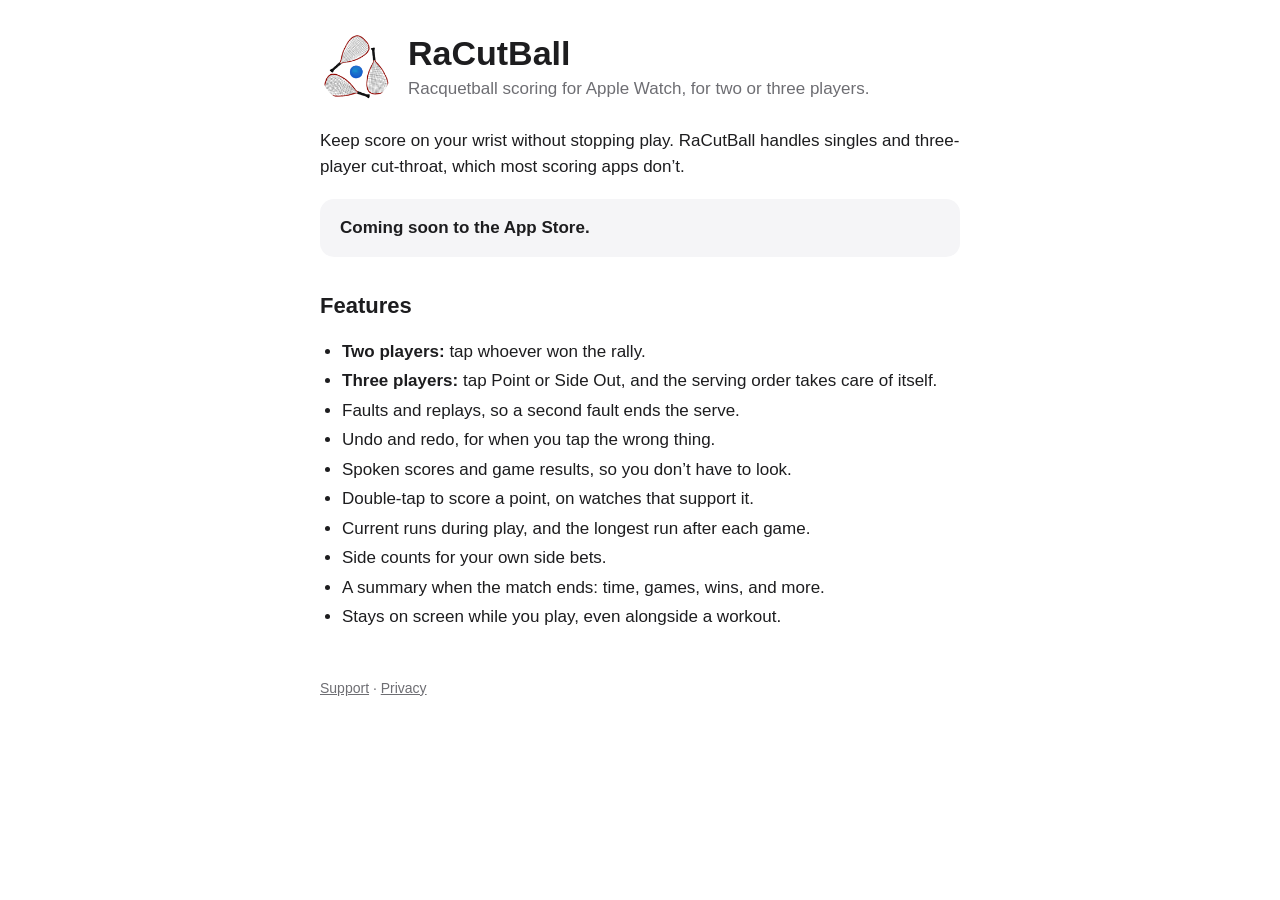
==== index.html @ 59e83335 "RaCutBall site: home, support, and privacy pages Co-Authored-By: Claude Opus 5.5 <noreply@anthropic." ====
<!DOCTYPE html>
<html lang="en">
<head>
    <meta charset="utf-8">
    <meta name="viewport" content="width=device-width, initial-scale=1">
    <title>RaCutBall: Racquetball Scoring for Apple Watch</title>
    <meta name="description" content="Racquetball scoring for Apple Watch, for two or three players.">
    <link rel="icon" href="/favicon.png">
    <link rel="stylesheet" href="/style.css">
</head>
<body>
<main>
    <header>
        <img src="/icon.png" alt="">
        <div>
            <h1>RaCutBall</h1>
            <p class="tagline">Racquetball scoring for Apple Watch, for two or three players.</p>
        </div>
    </header>

    <p>Keep score on your wrist without stopping play. RaCutBall handles singles and
        three-player cut-throat, which most scoring apps don’t.</p>

    <div class="panel">
        <strong>Coming soon to the App Store.</strong>
    </div>

    <h2>Features</h2>
    <ul>
        <li><strong>Two players:</strong> tap whoever won the rally.</li>
        <li><strong>Three players:</strong> tap Point or Side Out, and the serving order takes care of itself.</li>
        <li>Faults and replays, so a second fault ends the serve.</li>
        <li>Undo and redo, for when you tap the wrong thing.</li>
        <li>Spoken scores and game results, so you don’t have to look.</li>
        <li>Double-tap to score a point, on watches that support it.</li>
        <li>Current runs during play, and the longest run after each game.</li>
        <li>Side counts for your own side bets.</li>
        <li>A summary when the match ends: time, games, wins, and more.</li>
        <li>Stays on screen while you play, even alongside a workout.</li>
    </ul>

    <footer>
        <a href="/support/">Support</a> · <a href="/privacy/">Privacy</a>
    </footer>
</main>
</body>
</html>
---- style.css ----
:root {
    --accent: rgb(38, 148, 255);
    --text: #1d1d1f;
    --secondary: #6e6e73;
    --background: #ffffff;
    --panel: #f5f5f7;
    color-scheme: light dark;
}

@media (prefers-color-scheme: dark) {
    :root {
        --text: #f5f5f7;
        --secondary: #a1a1a6;
        --background: #000000;
        --panel: #1c1c1e;
    }
}

* { box-sizing: border-box; }

body {
    margin: 0;
    font: 17px/1.5 -apple-system, BlinkMacSystemFont, "Helvetica Neue", sans-serif;
    color: var(--text);
    background: var(--background);
}

main {
    max-width: 680px;
    margin: 0 auto;
    padding: 32px 20px 48px;
}

header {
    display: flex;
    align-items: center;
    gap: 16px;
    margin-bottom: 24px;
}

header img {
    width: 72px;
    height: 72px;
    border-radius: 50%;
}

header a { color: inherit; text-decoration: none; }

h1 { font-size: 34px; margin: 0; line-height: 1.1; }
h2 { font-size: 22px; margin: 32px 0 8px; }
h3 { font-size: 17px; margin: 20px 0 4px; }

.tagline { color: var(--secondary); margin: 4px 0 0; }

a { color: var(--accent); }

ul { padding-left: 22px; }
li { margin: 4px 0; }

.panel {
    background: var(--panel);
    border-radius: 14px;
    padding: 16px 20px;
    margin: 20px 0;
}

footer {
    margin-top: 48px;
    color: var(--secondary);
    font-size: 14px;
}

footer a { color: var(--secondary); }
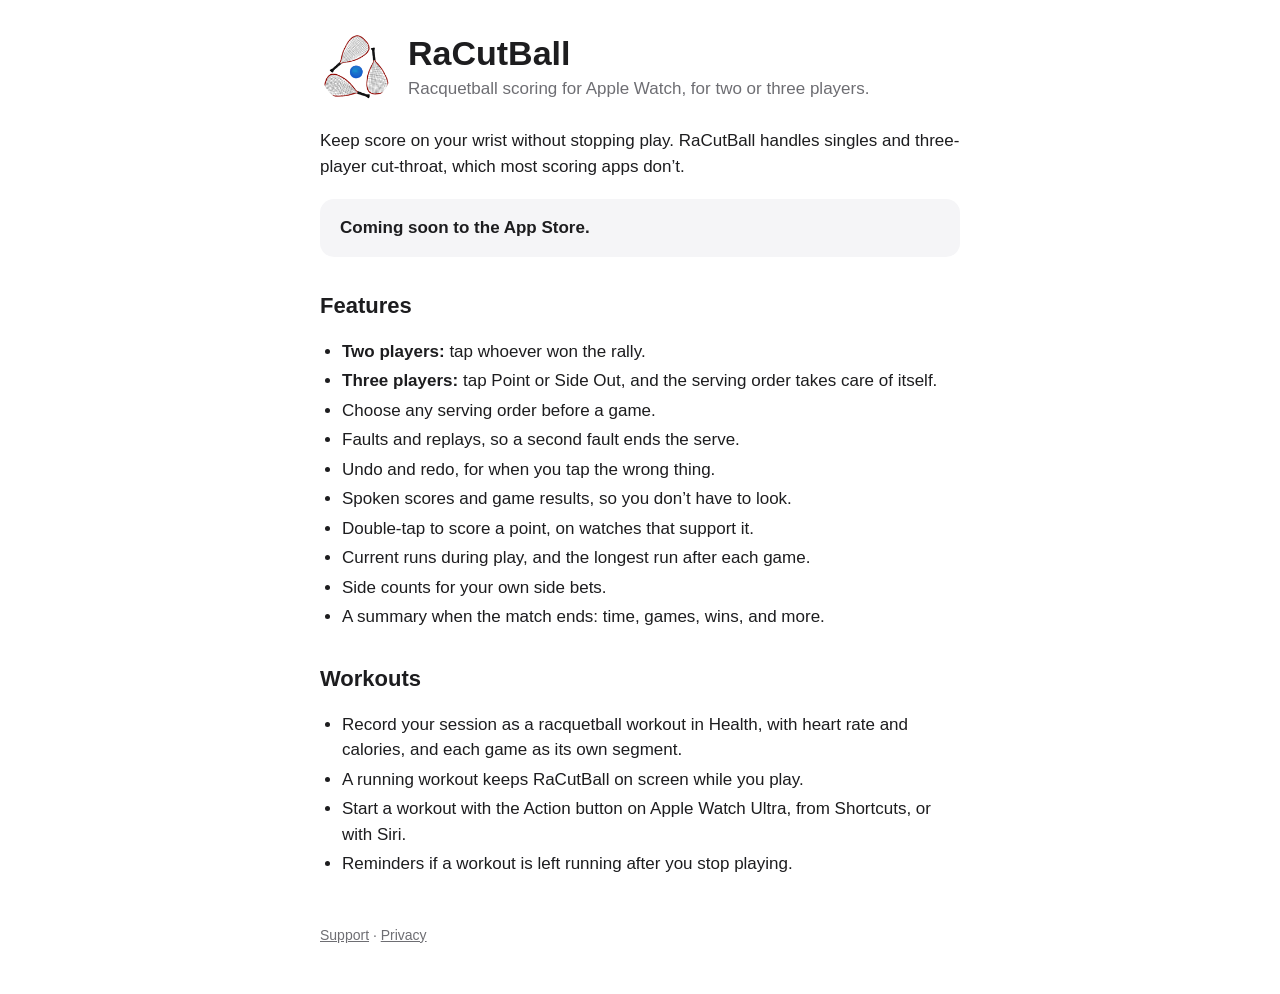
==== commit 869ee3c2: "Describe workouts: features, support, and Health data in the privacy policy Co-Authored-By: Claude O" ====
--- a/index.html
+++ b/index.html
@@ -29,6 +29,7 @@
     <ul>
         <li><strong>Two players:</strong> tap whoever won the rally.</li>
         <li><strong>Three players:</strong> tap Point or Side Out, and the serving order takes care of itself.</li>
+        <li>Choose any serving order before a game.</li>
         <li>Faults and replays, so a second fault ends the serve.</li>
         <li>Undo and redo, for when you tap the wrong thing.</li>
         <li>Spoken scores and game results, so you don’t have to look.</li>
@@ -36,7 +37,16 @@
         <li>Current runs during play, and the longest run after each game.</li>
         <li>Side counts for your own side bets.</li>
         <li>A summary when the match ends: time, games, wins, and more.</li>
-        <li>Stays on screen while you play, even alongside a workout.</li>
+    </ul>
+
+    <h2>Workouts</h2>
+    <ul>
+        <li>Record your session as a racquetball workout in Health, with heart rate and
+            calories, and each game as its own segment.</li>
+        <li>A running workout keeps RaCutBall on screen while you play.</li>
+        <li>Start a workout with the Action button on Apple Watch Ultra, from Shortcuts,
+            or with Siri.</li>
+        <li>Reminders if a workout is left running after you stop playing.</li>
     </ul>
 
     <footer>
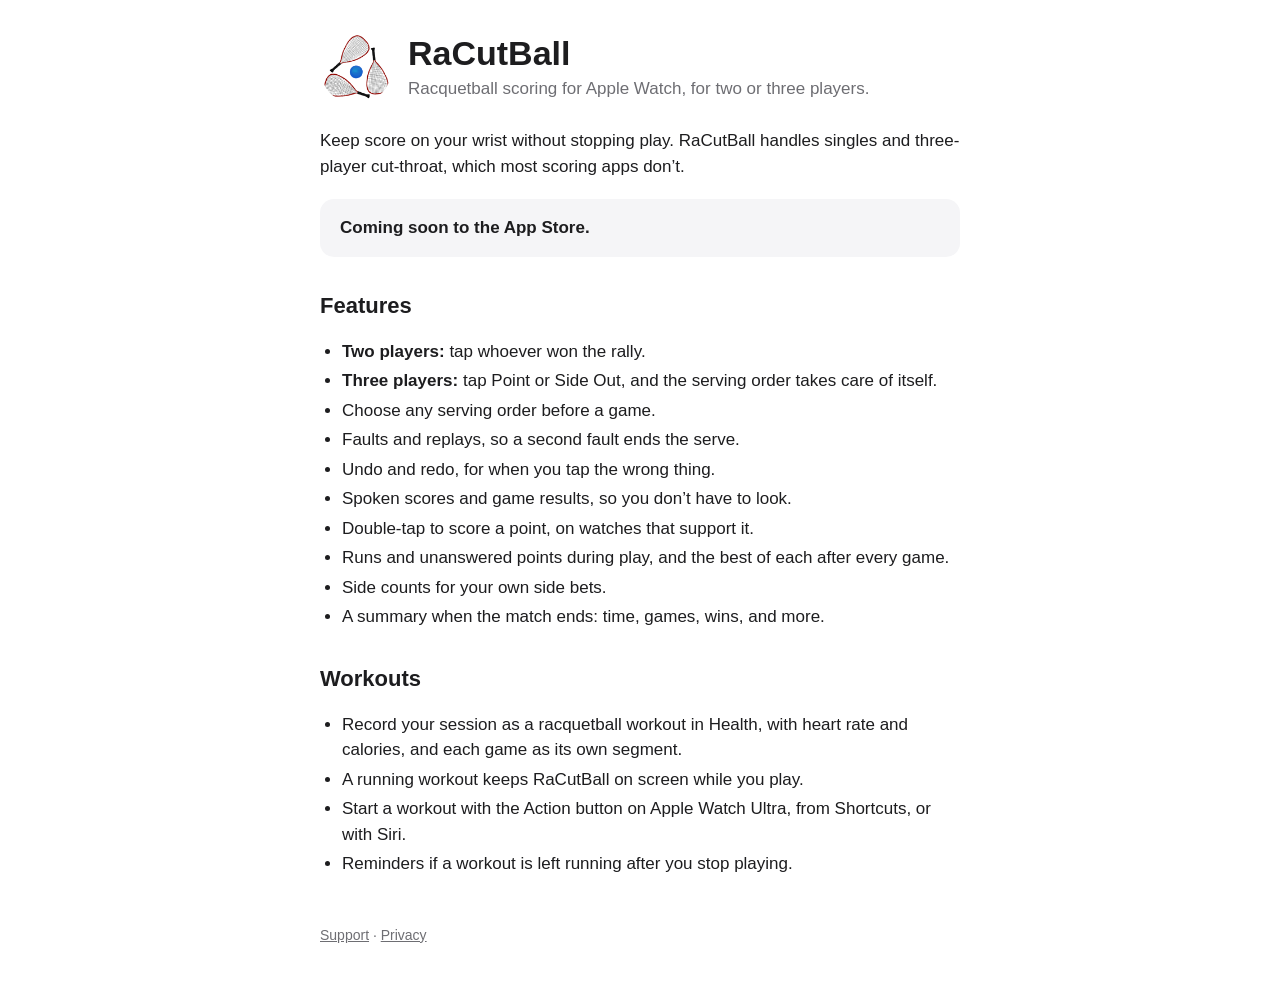
==== commit e9aba07a: "Document runs and unanswered points Co-Authored-By: Claude Opus 5.5 <noreply@anthropic.com>" ====
--- a/index.html
+++ b/index.html
@@ -34,7 +34,7 @@
         <li>Undo and redo, for when you tap the wrong thing.</li>
         <li>Spoken scores and game results, so you don’t have to look.</li>
         <li>Double-tap to score a point, on watches that support it.</li>
-        <li>Current runs during play, and the longest run after each game.</li>
+        <li>Runs and unanswered points during play, and the best of each after every game.</li>
         <li>Side counts for your own side bets.</li>
         <li>A summary when the match ends: time, games, wins, and more.</li>
     </ul>
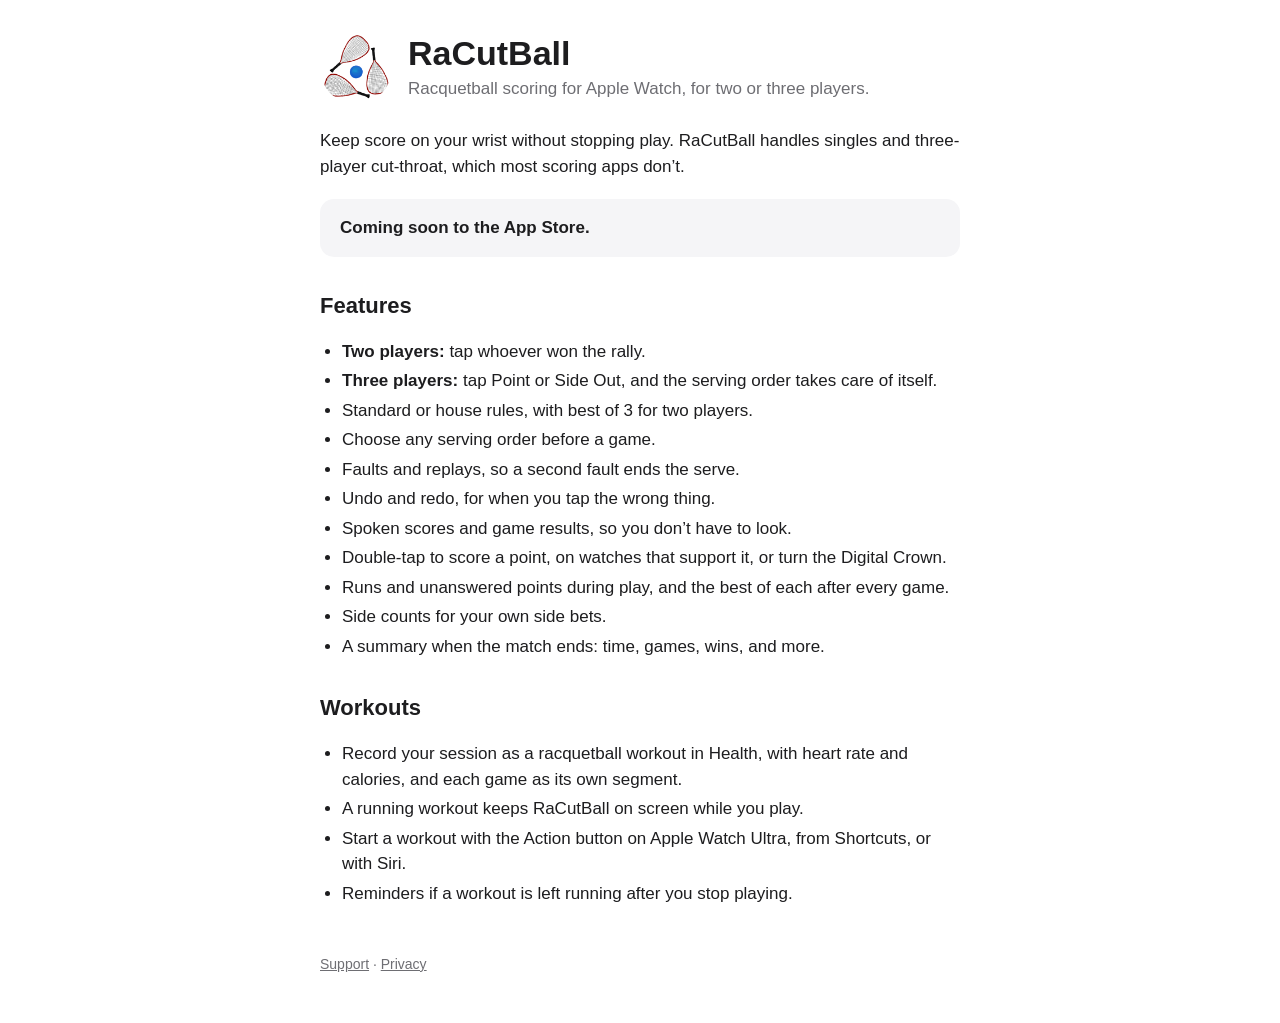
==== commit 18ac7ff7: "Document build 2: rules, Best of 3, crown scoring, saved matches Privacy: data stays on your own dev" ====
--- a/index.html
+++ b/index.html
@@ -29,11 +29,12 @@
     <ul>
         <li><strong>Two players:</strong> tap whoever won the rally.</li>
         <li><strong>Three players:</strong> tap Point or Side Out, and the serving order takes care of itself.</li>
+        <li>Standard or house rules, with best of 3 for two players.</li>
         <li>Choose any serving order before a game.</li>
         <li>Faults and replays, so a second fault ends the serve.</li>
         <li>Undo and redo, for when you tap the wrong thing.</li>
         <li>Spoken scores and game results, so you don’t have to look.</li>
-        <li>Double-tap to score a point, on watches that support it.</li>
+        <li>Double-tap to score a point, on watches that support it, or turn the Digital Crown.</li>
         <li>Runs and unanswered points during play, and the best of each after every game.</li>
         <li>Side counts for your own side bets.</li>
         <li>A summary when the match ends: time, games, wins, and more.</li>
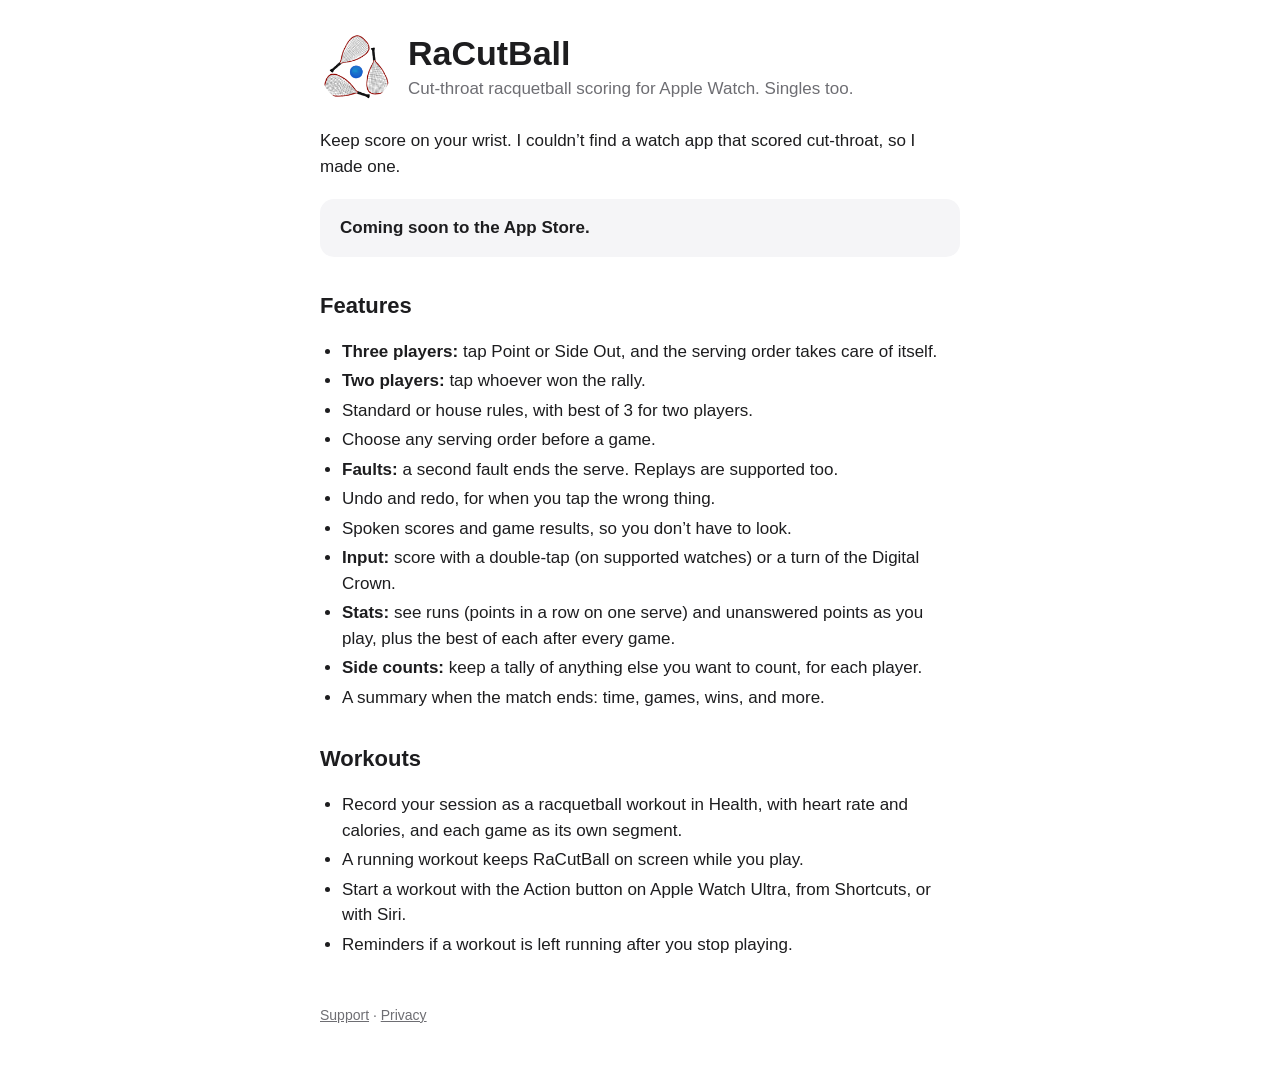
==== commit 771c2f0d: "Lead with cut-throat; clearer support copy Home: cut-throat first in the tagline and features, side " ====
--- a/index.html
+++ b/index.html
@@ -14,12 +14,11 @@
         <img src="/icon.png" alt="">
         <div>
             <h1>RaCutBall</h1>
-            <p class="tagline">Racquetball scoring for Apple Watch, for two or three players.</p>
+            <p class="tagline">Cut-throat racquetball scoring for Apple Watch. Singles too.</p>
         </div>
     </header>
 
-    <p>Keep score on your wrist without stopping play. RaCutBall handles singles and
-        three-player cut-throat, which most scoring apps don’t.</p>
+    <p>Keep score on your wrist. I couldn’t find a watch app that scored cut-throat, so I made one.</p>
 
     <div class="panel">
         <strong>Coming soon to the App Store.</strong>
@@ -27,16 +26,17 @@
 
     <h2>Features</h2>
     <ul>
+        <li><strong>Three players:</strong> tap Point or Side Out, and the serving order takes care of itself.</li>
         <li><strong>Two players:</strong> tap whoever won the rally.</li>
-        <li><strong>Three players:</strong> tap Point or Side Out, and the serving order takes care of itself.</li>
         <li>Standard or house rules, with best of 3 for two players.</li>
         <li>Choose any serving order before a game.</li>
-        <li>Faults and replays, so a second fault ends the serve.</li>
+        <li><strong>Faults:</strong> a second fault ends the serve. Replays are supported too.</li>
         <li>Undo and redo, for when you tap the wrong thing.</li>
         <li>Spoken scores and game results, so you don’t have to look.</li>
-        <li>Double-tap to score a point, on watches that support it, or turn the Digital Crown.</li>
-        <li>Runs and unanswered points during play, and the best of each after every game.</li>
-        <li>Side counts for your own side bets.</li>
+        <li><strong>Input:</strong> score with a double-tap (on supported watches) or a turn of the Digital Crown.</li>
+        <li><strong>Stats:</strong> see runs (points in a row on one serve) and unanswered points as you play,
+            plus the best of each after every game.</li>
+        <li><strong>Side counts:</strong> keep a tally of anything else you want to count, for each player.</li>
         <li>A summary when the match ends: time, games, wins, and more.</li>
     </ul>
 
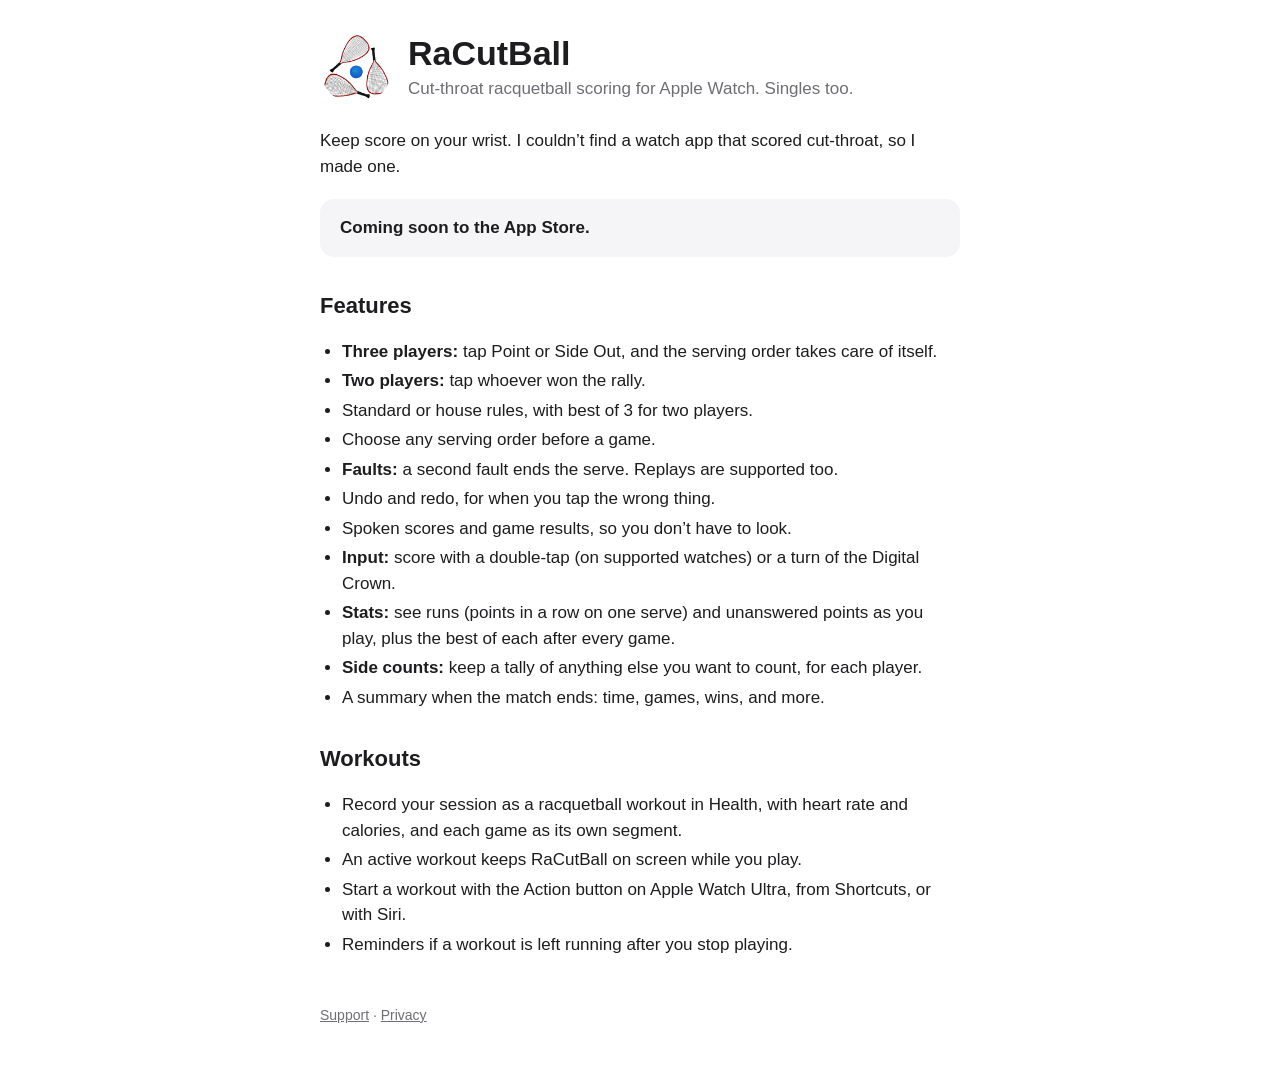
==== commit 5ad41a50: "Search-friendly title and description; active workout; Options button Co-Authored-By: Claude Opus 5." ====
--- a/index.html
+++ b/index.html
@@ -3,8 +3,8 @@
 <head>
     <meta charset="utf-8">
     <meta name="viewport" content="width=device-width, initial-scale=1">
-    <title>RaCutBall: Racquetball Scoring for Apple Watch</title>
-    <meta name="description" content="Racquetball scoring for Apple Watch, for two or three players.">
+    <title>RaCutBall: Cut-Throat Racquetball Scoring for Apple Watch</title>
+    <meta name="description" content="Cut-throat racquetball scoring for Apple Watch. Three-player scoring with Point and Side Out, plus two-player singles, faults, rules, and workouts.">
     <link rel="icon" href="/favicon.png">
     <link rel="stylesheet" href="/style.css">
 </head>
@@ -44,7 +44,7 @@
     <ul>
         <li>Record your session as a racquetball workout in Health, with heart rate and
             calories, and each game as its own segment.</li>
-        <li>A running workout keeps RaCutBall on screen while you play.</li>
+        <li>An active workout keeps RaCutBall on screen while you play.</li>
         <li>Start a workout with the Action button on Apple Watch Ultra, from Shortcuts,
             or with Siri.</li>
         <li>Reminders if a workout is left running after you stop playing.</li>
